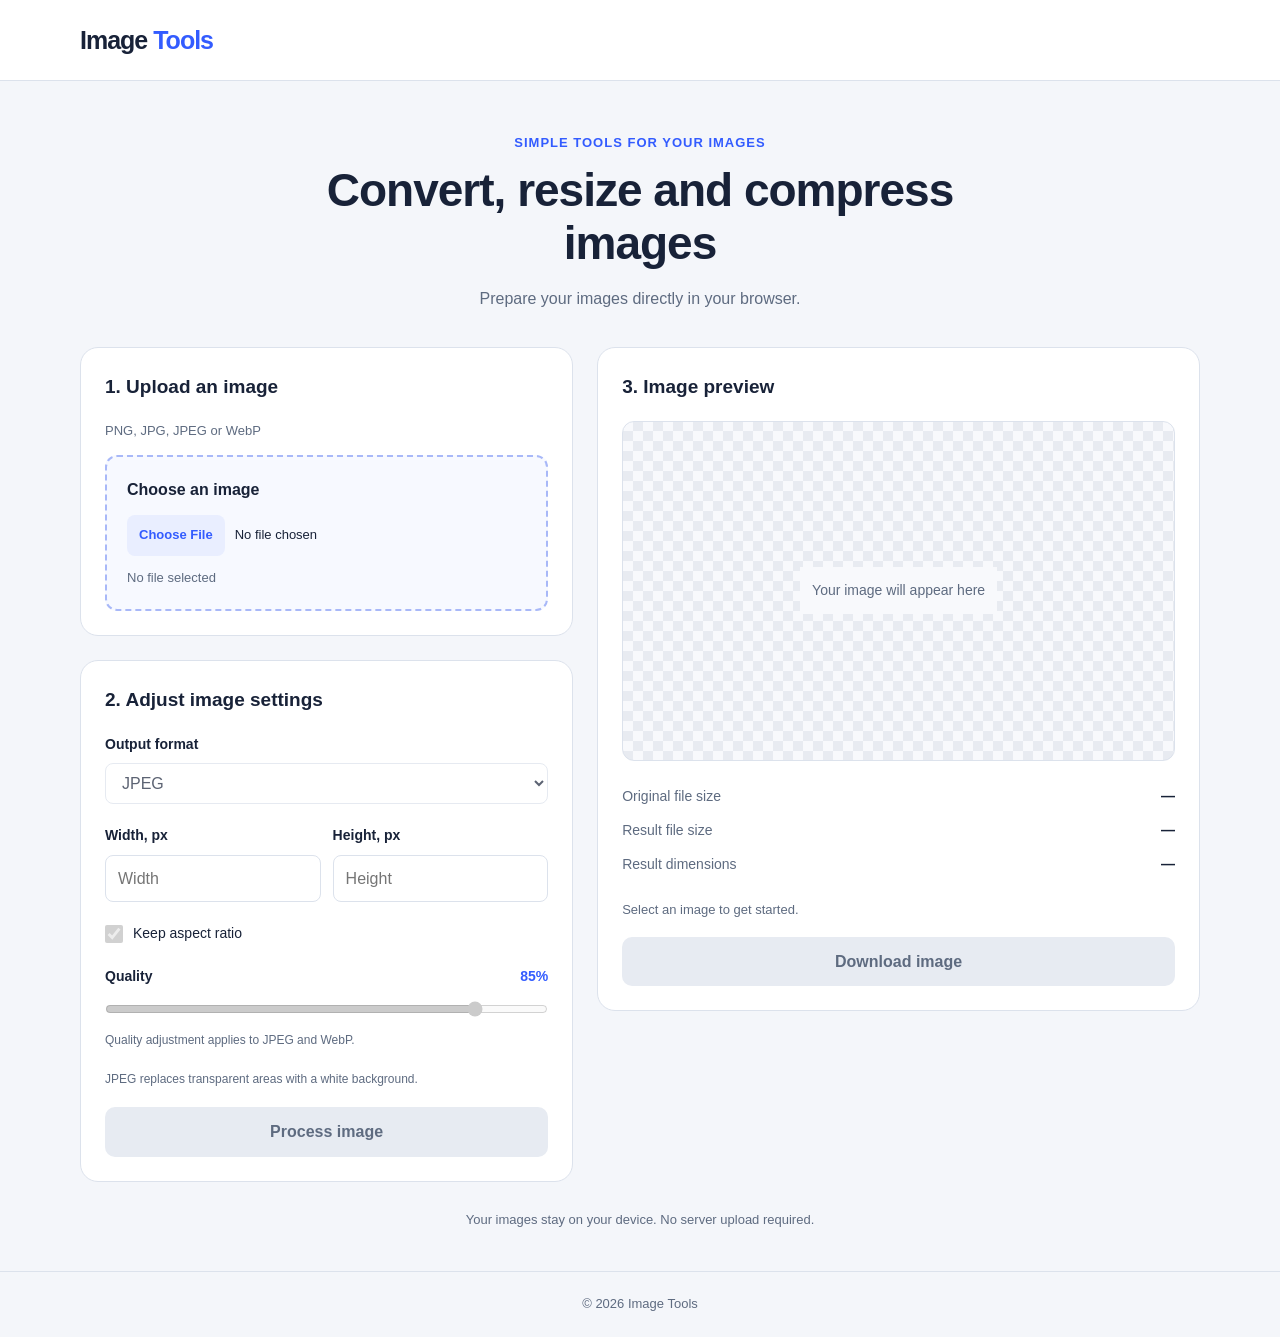
==== index.html @ c484a950 "Добавить начальную версию HTML, CSS и JavaScript для инструментов обработки изображений" ====
<!DOCTYPE html>
<html lang="en">

<head>
	<meta charset="UTF-8">
	<meta name="viewport" content="width=device-width, initial-scale=1.0">

	<meta name="description" content="Convert, resize and compress images directly in your browser.">

	<title>Image Tools — image processing</title>

	<link rel="stylesheet" href="./css/style.css">
	<script src="./js/script.js" defer></script>
</head>

<body>
	<div class="wrapper">
		<header class="header">
			<div class="container">
				<a class="logo" href="./">Image <span>Tools</span></a>
			</div>
		</header>

		<main class="main container">
			<div class="main-header">
				<p class="main-label">Simple tools for your images</p>
				<h1>Convert, resize and compress images</h1>
				<p>Prepare your images directly in your browser.</p>
			</div>

			<div class="content">
				<div class="editor">
					<section class="upload panel">
						<h2 class="upload-header">1. Upload an image</h2>

						<p class="upload-types">PNG, JPG, JPEG or WebP</p>

						<div class="upload-section">
							<label class="upload-label" for="imageInput">
								Choose an image
							</label>

							<input type="file" id="imageInput" accept="image/png, image/jpeg, image/webp">

							<p class="upload-text" id="fileName">
								No file selected
							</p>
						</div>
					</section>

					<section class="controls panel">
						<h2 class="controls-header">2. Adjust image settings</h2>

						<div class="controls-section">
							<div class="controls-box">
								<label for="formatSelect">Output format</label>

								<select id="formatSelect" disabled>
									<option value="image/jpeg">JPEG</option>
									<option value="image/png">PNG</option>
									<option value="image/webp">WebP</option>
								</select>
							</div>

							<div class="controls-dimensions">
								<div class="controls-box">
									<label for="widthInput">Width, px</label>
									<input disabled type="number" id="widthInput" min="1" step="1" placeholder="Width">
								</div>

								<div class="controls-box">
									<label for="heightInput">Height, px</label>
									<input disabled type="number" id="heightInput" min="1" step="1" placeholder="Height">
								</div>
							</div>

							<label class="controls-checkbox" for="maintainAspectRatio">
								<input disabled type="checkbox" id="maintainAspectRatio" checked>
								<span>Keep aspect ratio</span>
							</label>

							<div class="controls-box" id="qualityField">
								<label class="controls-quality" for="qualityRange">
									Quality
									<output id="qualityValue" for="qualityRange">85%</output>
								</label>

								<input disabled type="range" id="qualityRange" min="1" max="100" value="85">

								<p class="controls-text">
									Quality adjustment applies to JPEG and WebP.
								</p>
							</div>
						</div>

						<p class="controls-text">
							JPEG replaces transparent areas with a white background.
						</p>

						<button class="button" id="processButton" type="button" disabled>
							Process image
						</button>
					</section>
				</div>

				<section class="preview panel">
					<h2 class="preview-header">3. Image preview</h2>

					<div class="preview-panel">
						<p class="preview-placeholder" id="previewPlaceholder">
							Your image will appear here
						</p>

						<canvas id="imageCanvas" hidden role="img" aria-label="Image preview"></canvas>
					</div>

					<dl class="preview-statistics">
						<div class="preview-original-weight">
							<dt>Original file size</dt>
							<dd id="originalWeight">—</dd>
						</div>

						<div class="preview-result-weight">
							<dt>Result file size</dt>
							<dd id="resultWeight">—</dd>
						</div>

						<div class="preview-size">
							<dt>Result dimensions</dt>
							<dd id="previewDimensions">—</dd>
						</div>
					</dl>

					<div class="preview-actions">
						<p class="preview-text" id="status" role="status">
							Select an image to get started.
						</p>

						<button class="button" id="downloadButton" type="button" disabled>
							Download image
						</button>
					</div>
				</section>
			</div>

			<p class="privacy-note">
				Your images stay on your device. No server upload required.
			</p>
		</main>

		<footer class="footer">
			<div class="container">
				<p class="footer-text">© 2026 Image Tools</p>
			</div>
		</footer>
	</div>
</body>

</html>
---- css/style.css ----
*,
*::before,
*::after {
  box-sizing: border-box;
}

body,
h1,
h2,
p,
dl,
dd {
  margin: 0;
}

body {
  background: #f4f6fa;
  color: #182238;
  font-family: Arial, Helvetica, sans-serif;
  line-height: 1.6;
}

button,
input,
select {
  font: inherit;
}

a {
  color: inherit;
  text-decoration: none;
}

[hidden] {
  display: none !important;
}

:focus-visible {
  outline: 3px solid #335cff;
  outline-offset: 4px;
}

.wrapper {
  display: flex;
  flex-direction: column;
  min-height: 100vh;
}

.container {
  width: min(1120px, 100% - 40px);
  margin-inline: auto;
}

.header {
  padding-block: 20px;
  background: #ffffff;
  border-bottom: 1px solid #dce2ec;
}

.logo {
  font-size: 25px;
  font-weight: 800;
  letter-spacing: -1px;
}
.logo span {
  color: #335cff;
}

.main {
  flex: 1;
}

.main-header {
  padding-block: 52px 36px;
  text-align: center;
}
.main-header h1 {
  max-width: 720px;
  margin: 10px auto 16px;
  font-size: clamp(30px, 4vw, 46px);
  line-height: 1.15;
  letter-spacing: -1px;
}
.main-header > p:last-child {
  color: #5e6b80;
}

.main-label {
  color: #335cff;
  font-size: 13px;
  font-weight: 700;
  letter-spacing: 1px;
  text-transform: uppercase;
}

.content {
  display: grid;
  grid-template-columns: minmax(0, 0.9fr) minmax(0, 1.1fr);
  align-items: start;
  gap: 24px;
}

.editor {
  display: grid;
  gap: 24px;
  min-width: 0;
}

.panel {
  min-width: 0;
  padding: 24px;
  background: #ffffff;
  border: 1px solid #dce2ec;
  border-radius: 18px;
}
.panel h2 {
  margin-bottom: 18px;
  font-size: 19px;
}

.upload-types {
  margin-bottom: 14px;
  color: #5e6b80;
  font-size: 13px;
}

.upload-section {
  padding: 20px;
  background: #f7f9ff;
  border: 2px dashed #a8b8f8;
  border-radius: 12px;
}

.upload-label {
  display: block;
  margin-bottom: 12px;
  font-weight: 700;
}

#imageInput {
  width: 100%;
  min-width: 0;
  font-size: 13px;
}
#imageInput::file-selector-button {
  margin-right: 10px;
  padding: 10px 12px;
  background: #e9eeff;
  color: #335cff;
  border: 0;
  border-radius: 8px;
  font: inherit;
  font-weight: 700;
  cursor: pointer;
}

.upload-text {
  margin-top: 12px;
  color: #5e6b80;
  font-size: 13px;
  overflow-wrap: anywhere;
}

.controls-section {
  display: grid;
  gap: 20px;
  margin-bottom: 20px;
}

.controls-box {
  display: flex;
  flex-direction: column;
  gap: 8px;
  min-width: 0;
}
.controls-box label {
  font-size: 14px;
  font-weight: 700;
}
.controls-box input[type=number],
.controls-box select {
  width: 100%;
  min-width: 0;
  padding: 10px 12px;
  background: #ffffff;
  color: #182238;
  border: 1px solid #dce2ec;
  border-radius: 8px;
}
.controls-box input[type=range] {
  width: 100%;
  margin: 6px 0;
  accent-color: #335cff;
  cursor: pointer;
}

.controls-dimensions {
  display: grid;
  grid-template-columns: repeat(2, minmax(0, 1fr));
  gap: 12px;
}

.controls-checkbox {
  display: flex;
  align-items: center;
  gap: 10px;
  font-size: 14px;
  cursor: pointer;
}
.controls-checkbox input {
  width: 18px;
  height: 18px;
  margin: 0;
  accent-color: #335cff;
}

.controls-quality {
  display: flex;
  justify-content: space-between;
  gap: 12px;
}
.controls-quality output {
  color: #335cff;
}

.controls-text {
  color: #5e6b80;
  font-size: 12px;
}

.controls > .controls-text {
  margin-bottom: 18px;
}

.button {
  display: block;
  width: 100%;
  min-height: 48px;
  padding: 12px 20px;
  background: #335cff;
  color: white;
  border: 0;
  border-radius: 10px;
  font-weight: 700;
  cursor: pointer;
}
.button:hover:not(:disabled) {
  background: #2447d5;
}
.button:disabled {
  background: #e7ebf2;
  color: #5e6b80;
  cursor: not-allowed;
}

.preview-panel {
  display: flex;
  align-items: center;
  justify-content: center;
  min-height: 340px;
  padding: 16px;
  overflow: hidden;
  border: 1px solid #dce2ec;
  border-radius: 12px;
  background: repeating-conic-gradient(#e8ebf1 0% 25%, #f8f9fc 0% 50%) 0/20px 20px;
}
.preview-panel canvas {
  display: block;
  max-width: 100%;
  height: auto;
}

.preview-placeholder {
  padding: 12px;
  background: #f8f9fc;
  color: #5e6b80;
  font-size: 14px;
  text-align: center;
}

.preview-statistics {
  display: grid;
  gap: 12px;
  margin-block: 24px;
}
.preview-statistics > div {
  display: flex;
  justify-content: space-between;
  flex-wrap: wrap;
  gap: 8px 16px;
  font-size: 14px;
}
.preview-statistics dt {
  color: #5e6b80;
}
.preview-statistics dd {
  font-weight: 700;
  overflow-wrap: anywhere;
}

.preview-text {
  margin-bottom: 16px;
  color: #5e6b80;
  font-size: 13px;
}
.preview-text.error {
  color: #b42318;
}

.privacy-note {
  padding-block: 28px 40px;
  color: #5e6b80;
  font-size: 13px;
  text-align: center;
}

.footer {
  padding-block: 22px;
  border-top: 1px solid #dce2ec;
  color: #5e6b80;
  font-size: 13px;
  text-align: center;
}

@media (max-width: 800px) {
  .content {
    grid-template-columns: 1fr;
  }
}
@media (max-width: 480px) {
  .container {
    width: calc(100% - 24px);
  }
  .main-header {
    padding-block: 36px 28px;
  }
  .panel {
    padding: 18px;
  }
  .preview-panel {
    min-height: 240px;
  }
  .controls-dimensions {
    grid-template-columns: 1fr;
  }
}
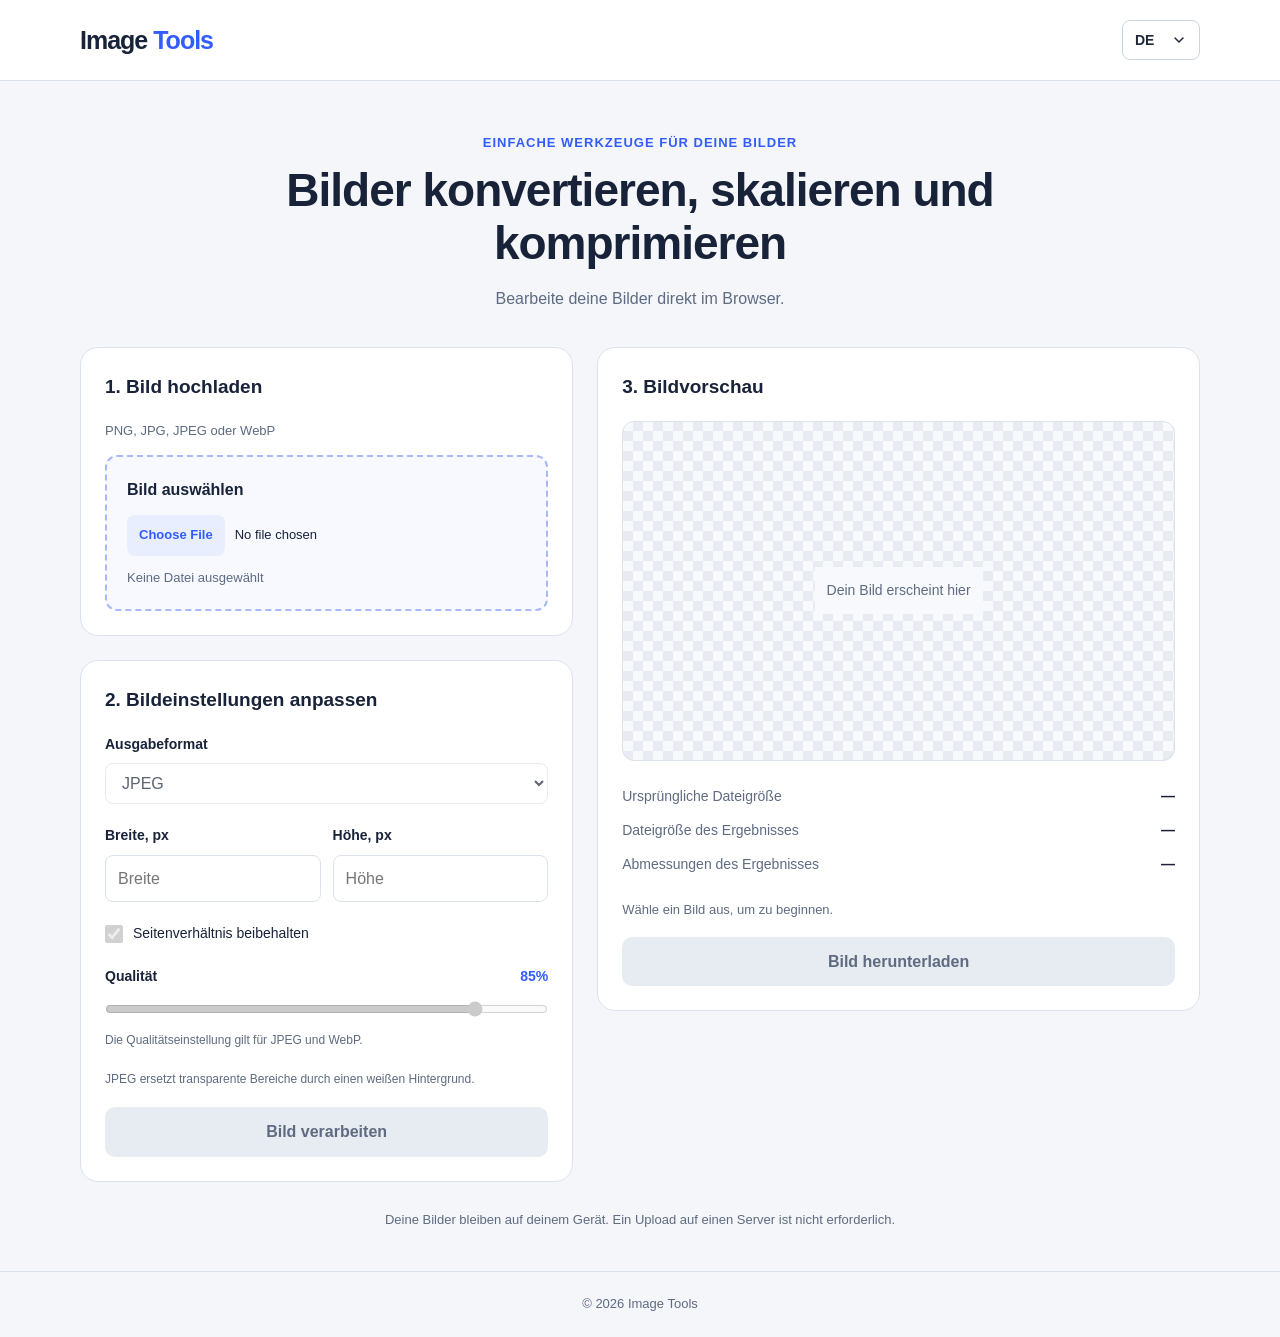
==== commit 6e6c2796: "Добавить поддержку нескольких языков и улучшить интерфейс переключения языка" ====
--- a/index.html
+++ b/index.html
@@ -1,59 +1,72 @@
 <!DOCTYPE html>
-<html lang="en">
+<html lang="de">
 
 <head>
 	<meta charset="UTF-8">
 	<meta name="viewport" content="width=device-width, initial-scale=1.0">
 
-	<meta name="description" content="Convert, resize and compress images directly in your browser.">
+	<meta name="description" content="Bilder direkt im Browser konvertieren, skalieren und komprimieren.">
 
-	<title>Image Tools — image processing</title>
+	<title>Image Tools — Bildbearbeitung</title>
 
 	<link rel="stylesheet" href="./css/style.css">
-	<script src="./js/script.js" defer></script>
+	<script type="module" src="./js/script.js" defer></script>
 </head>
 
 <body>
 	<div class="wrapper">
 		<header class="header">
-			<div class="container">
-				<a class="logo" href="./">Image <span>Tools</span></a>
+			<div class="container header__inner">
+				<a class="logo" href="./index.html">Image <span>Tools</span></a>
+                <details class="language-switcher">
+                    <summary class="language-switcher__toggle" aria-label="Sprache auswählen">
+                        <span class="language-switcher__code">DE</span>
+                        <svg class="language-switcher__arrow" width="16" height="16" viewBox="0 0 16 16" aria-hidden="true" focusable="false">
+                            <path d="m4 6 4 4 4-4" fill="none" stroke="currentColor" stroke-width="1.5" stroke-linecap="round" stroke-linejoin="round"/>
+                        </svg>
+                    </summary>
+                    <ul class="language-switcher__menu">
+						<li class="language-switcher__item"><a class="language-switcher__link" href="./index.html" lang="de" hreflang="de" aria-current="page">Deutsch</a></li>
+						<li class="language-switcher__item"><a class="language-switcher__link" href="./index-uk.html" lang="uk" hreflang="uk">Українська</a></li>
+						<li class="language-switcher__item"><a class="language-switcher__link" href="./index-en.html" lang="en" hreflang="en">English</a></li>
+                    </ul>
+                </details>
 			</div>
 		</header>
 
 		<main class="main container">
 			<div class="main-header">
-				<p class="main-label">Simple tools for your images</p>
-				<h1>Convert, resize and compress images</h1>
-				<p>Prepare your images directly in your browser.</p>
+				<p class="main-label">Einfache Werkzeuge für deine Bilder</p>
+				<h1>Bilder konvertieren, skalieren und komprimieren</h1>
+				<p>Bearbeite deine Bilder direkt im Browser.</p>
 			</div>
 
 			<div class="content">
 				<div class="editor">
 					<section class="upload panel">
-						<h2 class="upload-header">1. Upload an image</h2>
+						<h2 class="upload-header">1. Bild hochladen</h2>
 
-						<p class="upload-types">PNG, JPG, JPEG or WebP</p>
+						<p class="upload-types">PNG, JPG, JPEG oder WebP</p>
 
 						<div class="upload-section">
 							<label class="upload-label" for="imageInput">
-								Choose an image
+								Bild auswählen
 							</label>
 
 							<input type="file" id="imageInput" accept="image/png, image/jpeg, image/webp">
 
 							<p class="upload-text" id="fileName">
-								No file selected
+								Keine Datei ausgewählt
 							</p>
 						</div>
 					</section>
 
 					<section class="controls panel">
-						<h2 class="controls-header">2. Adjust image settings</h2>
+						<h2 class="controls-header">2. Bildeinstellungen anpassen</h2>
 
 						<div class="controls-section">
 							<div class="controls-box">
-								<label for="formatSelect">Output format</label>
+								<label for="formatSelect">Ausgabeformat</label>
 
 								<select id="formatSelect" disabled>
 									<option value="image/jpeg">JPEG</option>
@@ -64,87 +77,87 @@
 
 							<div class="controls-dimensions">
 								<div class="controls-box">
-									<label for="widthInput">Width, px</label>
-									<input disabled type="number" id="widthInput" min="1" step="1" placeholder="Width">
+									<label for="widthInput">Breite, px</label>
+									<input disabled type="number" id="widthInput" min="1" step="1" placeholder="Breite">
 								</div>
 
 								<div class="controls-box">
-									<label for="heightInput">Height, px</label>
-									<input disabled type="number" id="heightInput" min="1" step="1" placeholder="Height">
+									<label for="heightInput">Höhe, px</label>
+									<input disabled type="number" id="heightInput" min="1" step="1" placeholder="Höhe">
 								</div>
 							</div>
 
 							<label class="controls-checkbox" for="maintainAspectRatio">
 								<input disabled type="checkbox" id="maintainAspectRatio" checked>
-								<span>Keep aspect ratio</span>
+								<span>Seitenverhältnis beibehalten</span>
 							</label>
 
 							<div class="controls-box" id="qualityField">
 								<label class="controls-quality" for="qualityRange">
-									Quality
+									Qualität
 									<output id="qualityValue" for="qualityRange">85%</output>
 								</label>
 
 								<input disabled type="range" id="qualityRange" min="1" max="100" value="85">
 
 								<p class="controls-text">
-									Quality adjustment applies to JPEG and WebP.
+									Die Qualitätseinstellung gilt für JPEG und WebP.
 								</p>
 							</div>
 						</div>
 
 						<p class="controls-text">
-							JPEG replaces transparent areas with a white background.
+							JPEG ersetzt transparente Bereiche durch einen weißen Hintergrund.
 						</p>
 
 						<button class="button" id="processButton" type="button" disabled>
-							Process image
+							Bild verarbeiten
 						</button>
 					</section>
 				</div>
 
 				<section class="preview panel">
-					<h2 class="preview-header">3. Image preview</h2>
+					<h2 class="preview-header">3. Bildvorschau</h2>
 
 					<div class="preview-panel">
 						<p class="preview-placeholder" id="previewPlaceholder">
-							Your image will appear here
+							Dein Bild erscheint hier
 						</p>
 
-						<canvas id="imageCanvas" hidden role="img" aria-label="Image preview"></canvas>
+						<canvas id="imageCanvas" hidden role="img" aria-label="Bildvorschau"></canvas>
 					</div>
 
 					<dl class="preview-statistics">
 						<div class="preview-original-weight">
-							<dt>Original file size</dt>
+							<dt>Ursprüngliche Dateigröße</dt>
 							<dd id="originalWeight">—</dd>
 						</div>
 
 						<div class="preview-result-weight">
-							<dt>Result file size</dt>
+							<dt>Dateigröße des Ergebnisses</dt>
 							<dd id="resultWeight">—</dd>
 						</div>
 
 						<div class="preview-size">
-							<dt>Result dimensions</dt>
+							<dt>Abmessungen des Ergebnisses</dt>
 							<dd id="previewDimensions">—</dd>
 						</div>
 					</dl>
 
 					<div class="preview-actions">
 						<p class="preview-text" id="status" role="status">
-							Select an image to get started.
+							Wähle ein Bild aus, um zu beginnen.
 						</p>
 
 						<button class="button" id="downloadButton" type="button" disabled>
-							Download image
+							Bild herunterladen
 						</button>
 					</div>
 				</section>
 			</div>
 
 			<p class="privacy-note">
-				Your images stay on your device. No server upload required.
+				Deine Bilder bleiben auf deinem Gerät. Ein Upload auf einen Server ist nicht erforderlich.
 			</p>
 		</main>
 
--- a/css/style.css
+++ b/css/style.css
@@ -66,6 +66,113 @@
   color: #335cff;
 }
 
+.header__inner {
+  display: flex;
+  align-items: center;
+  justify-content: space-between;
+  gap: 16px;
+}
+
+.language-switcher {
+  position: relative;
+  flex: 0 0 auto;
+  margin-left: auto;
+  color: inherit;
+  font-family: inherit;
+  z-index: 20;
+}
+.language-switcher__toggle {
+  display: flex;
+  align-items: center;
+  justify-content: space-between;
+  gap: 10px;
+  box-sizing: border-box;
+  width: 78px;
+  height: 40px;
+  padding: 0 12px;
+  border: 1px solid #cbd5e1;
+  border-radius: 8px;
+  background: #fff;
+  color: #1e293b;
+  font: inherit;
+  font-size: 14px;
+  line-height: 1;
+  cursor: pointer;
+  list-style: none;
+}
+.language-switcher__toggle::-webkit-details-marker {
+  display: none;
+}
+.language-switcher__toggle::marker {
+  content: "";
+}
+.language-switcher__toggle:hover {
+  background: #f1f5f9;
+}
+.language-switcher__toggle:focus-visible {
+  outline: 2px solid #2563eb;
+  outline-offset: 3px;
+}
+.language-switcher__code {
+  font-weight: 600;
+}
+.language-switcher__arrow {
+  display: block;
+  flex: 0 0 16px;
+  width: 16px;
+  height: 16px;
+  transform: rotate(0deg);
+  transform-origin: center;
+  transition: transform 220ms ease;
+}
+.language-switcher[open] .language-switcher__arrow {
+  transform: rotate(180deg);
+}
+.language-switcher__menu {
+  position: absolute;
+  top: calc(100% + 8px);
+  right: 0;
+  box-sizing: border-box;
+  width: 172px;
+  max-width: calc(100vw - 32px);
+  margin: 0;
+  padding: 6px;
+  list-style: none;
+  border: 1px solid #cbd5e1;
+  border-radius: 10px;
+  background: #fff;
+  box-shadow: 0 8px 24px rgba(15, 23, 42, 0.12);
+}
+.language-switcher__item {
+  margin: 0;
+  padding: 0;
+  list-style: none;
+}
+.language-switcher__link {
+  display: block;
+  padding: 10px 12px;
+  border-radius: 6px;
+  color: #1e293b;
+  font-size: 14px;
+  line-height: 1.4;
+  text-decoration: none;
+}
+.language-switcher__link:hover, .language-switcher__link[aria-current=page] {
+  background: #f1f5f9;
+}
+.language-switcher__link[aria-current=page] {
+  font-weight: 600;
+}
+.language-switcher__link:focus-visible {
+  outline: 2px solid #2563eb;
+  outline-offset: -2px;
+}
+
+@media (prefers-reduced-motion: reduce) {
+  .language-switcher__arrow {
+    transition: none;
+  }
+}
 .main {
   flex: 1;
 }
